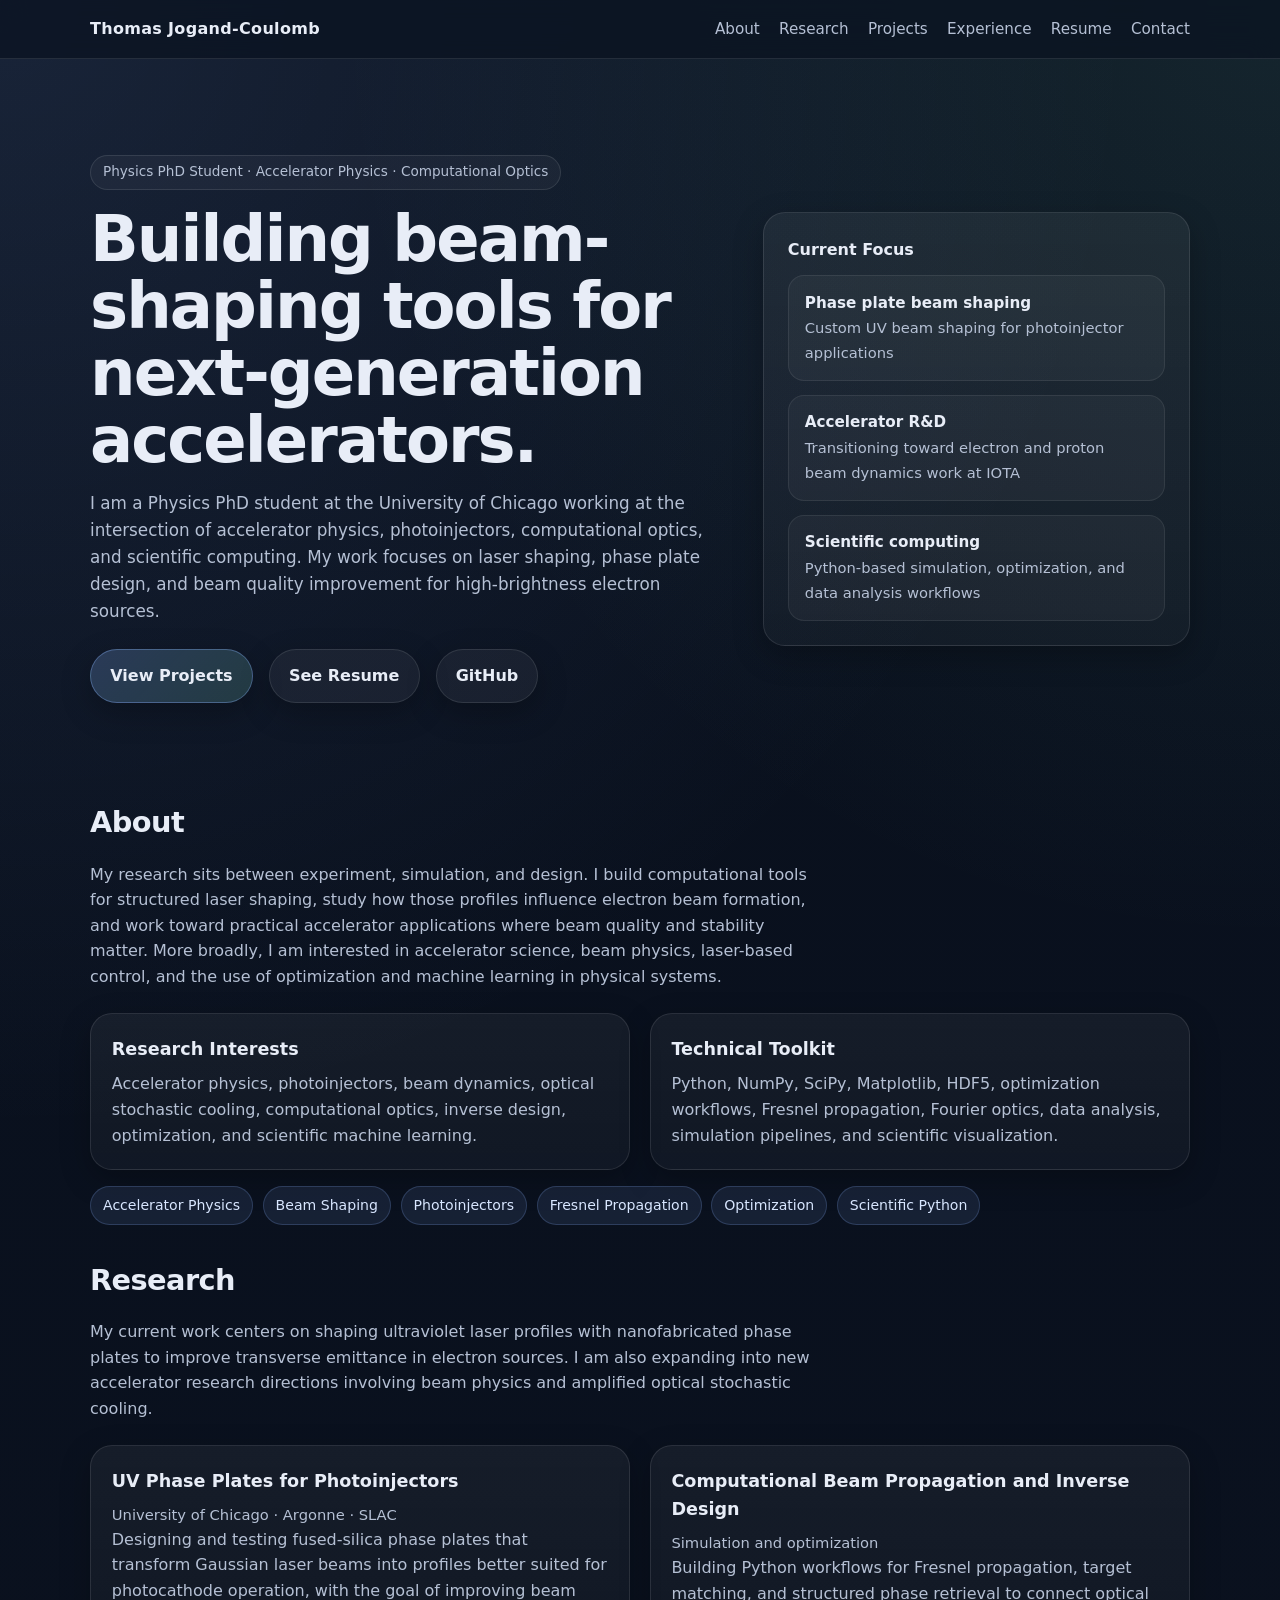
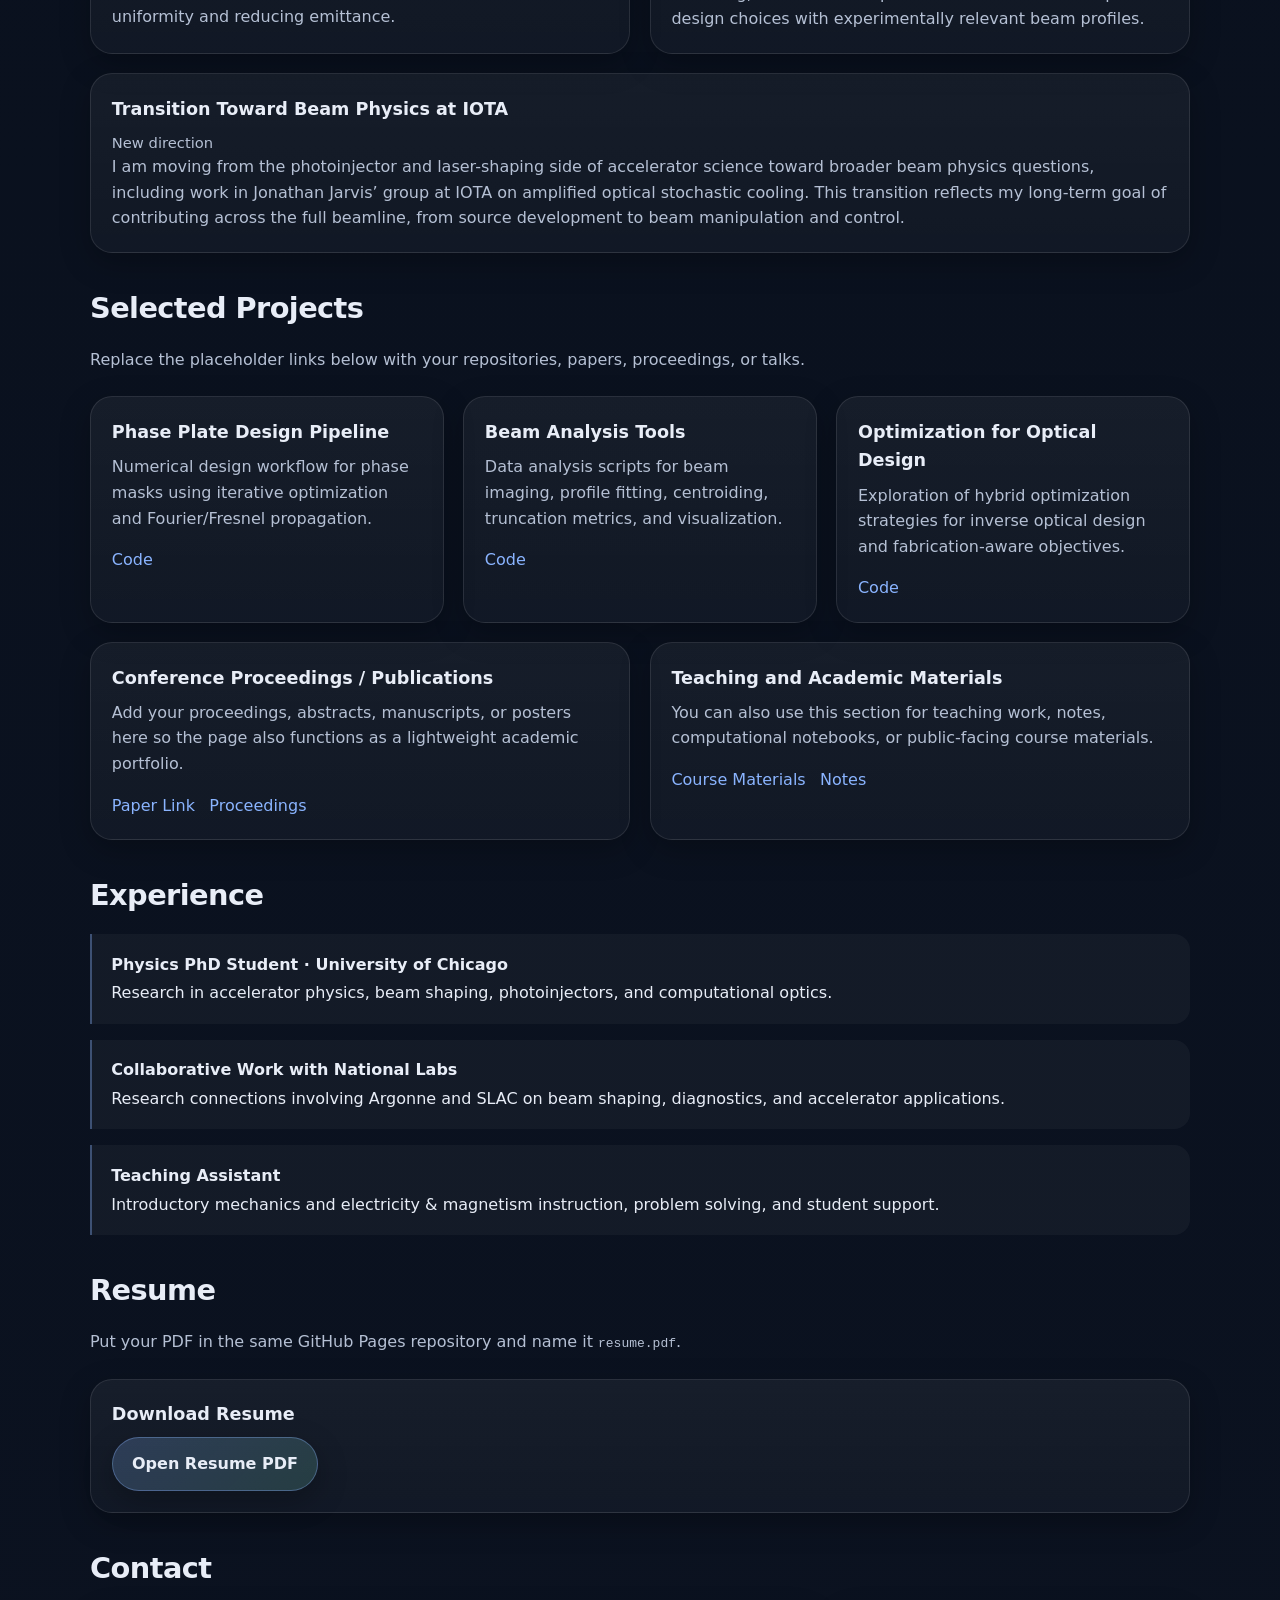
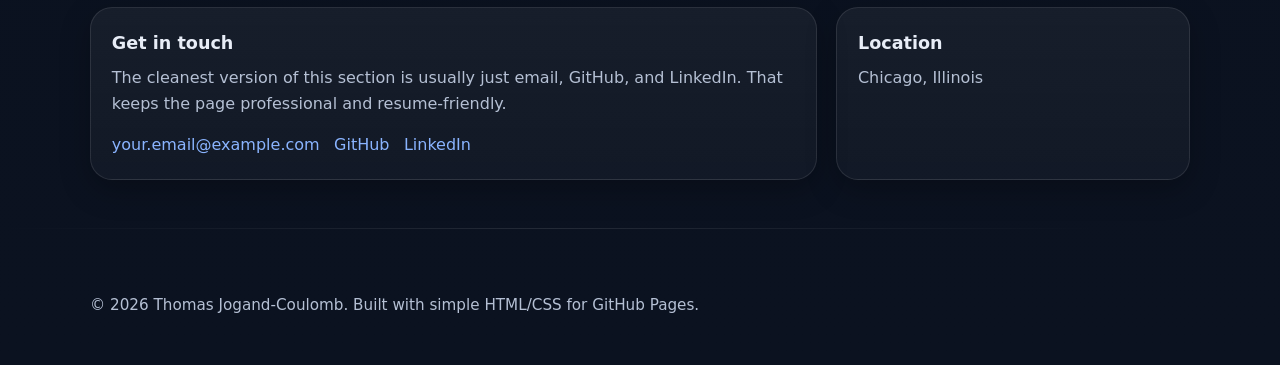
==== index.html @ 32a67d53 "Create index.html" ====
<!DOCTYPE html>
<html lang="en">
<head>
  <meta charset="UTF-8" />
  <meta name="viewport" content="width=device-width, initial-scale=1.0" />
  <title>Thomas Jogand-Coulomb</title>
  <meta name="description" content="Thomas Jogand-Coulomb | Physics PhD student working on accelerator physics, beam shaping, photoinjectors, and computational optics." />
  <style>
    :root {
      --bg: #0b1220;
      --bg-soft: #111a2b;
      --panel: rgba(255,255,255,0.05);
      --panel-strong: rgba(255,255,255,0.08);
      --text: #e8edf7;
      --muted: #b5c0d4;
      --accent: #8ab4ff;
      --accent-2: #7ee0c3;
      --border: rgba(255,255,255,0.10);
      --shadow: 0 10px 30px rgba(0,0,0,0.25);
      --maxw: 1100px;
      --radius: 22px;
    }

    * {
      box-sizing: border-box;
    }

    html {
      scroll-behavior: smooth;
    }

    body {
      margin: 0;
      font-family: Inter, ui-sans-serif, system-ui, -apple-system, BlinkMacSystemFont, "Segoe UI", sans-serif;
      background:
        radial-gradient(circle at top left, rgba(138,180,255,0.12), transparent 30%),
        radial-gradient(circle at top right, rgba(126,224,195,0.10), transparent 25%),
        linear-gradient(180deg, #09101d 0%, #0b1220 100%);
      color: var(--text);
      line-height: 1.6;
    }

    a {
      color: var(--accent);
      text-decoration: none;
    }

    a:hover {
      text-decoration: underline;
    }

    .container {
      width: min(var(--maxw), calc(100% - 2rem));
      margin: 0 auto;
    }

    .nav {
      position: sticky;
      top: 0;
      z-index: 100;
      backdrop-filter: blur(14px);
      background: rgba(11,18,32,0.72);
      border-bottom: 1px solid var(--border);
    }

    .nav-inner {
      display: flex;
      justify-content: space-between;
      align-items: center;
      padding: 1rem 0;
      gap: 1rem;
    }

    .brand {
      font-weight: 700;
      letter-spacing: 0.02em;
      color: var(--text);
    }

    .nav-links {
      display: flex;
      gap: 1.2rem;
      flex-wrap: wrap;
    }

    .nav-links a {
      color: var(--muted);
      font-size: 0.95rem;
    }

    .nav-links a:hover {
      color: var(--text);
      text-decoration: none;
    }

    .hero {
      padding: 6rem 0 4rem;
    }

    .hero-grid {
      display: grid;
      grid-template-columns: 1.2fr 0.8fr;
      gap: 2rem;
      align-items: center;
    }

    .eyebrow {
      display: inline-block;
      padding: 0.35rem 0.75rem;
      border: 1px solid var(--border);
      border-radius: 999px;
      background: rgba(255,255,255,0.04);
      color: var(--muted);
      font-size: 0.85rem;
      margin-bottom: 1rem;
    }

    h1 {
      font-size: clamp(2.4rem, 5vw, 4.6rem);
      line-height: 1.05;
      margin: 0 0 1rem;
      letter-spacing: -0.03em;
    }

    .hero p {
      font-size: 1.05rem;
      color: var(--muted);
      max-width: 60ch;
      margin: 0 0 1.5rem;
    }

    .cta-row {
      display: flex;
      gap: 1rem;
      flex-wrap: wrap;
      margin-top: 1.5rem;
    }

    .button {
      display: inline-flex;
      align-items: center;
      justify-content: center;
      padding: 0.85rem 1.2rem;
      border-radius: 999px;
      border: 1px solid var(--border);
      background: var(--panel);
      color: var(--text);
      font-weight: 600;
      transition: 0.2s ease;
      box-shadow: var(--shadow);
    }

    .button:hover {
      transform: translateY(-1px);
      text-decoration: none;
      background: var(--panel-strong);
    }

    .button.primary {
      background: linear-gradient(135deg, rgba(138,180,255,0.22), rgba(126,224,195,0.18));
      border-color: rgba(138,180,255,0.35);
    }

    .hero-card {
      background: linear-gradient(180deg, rgba(255,255,255,0.06), rgba(255,255,255,0.03));
      border: 1px solid var(--border);
      border-radius: var(--radius);
      padding: 1.5rem;
      box-shadow: var(--shadow);
    }

    .hero-card h3 {
      margin-top: 0;
      margin-bottom: 0.8rem;
      font-size: 1rem;
    }

    .hero-stats {
      display: grid;
      grid-template-columns: 1fr;
      gap: 0.85rem;
    }

    .stat {
      padding: 0.9rem 1rem;
      border-radius: 16px;
      background: rgba(255,255,255,0.04);
      border: 1px solid rgba(255,255,255,0.08);
    }

    .stat strong {
      display: block;
      color: var(--text);
      font-size: 0.95rem;
    }

    .stat span {
      color: var(--muted);
      font-size: 0.92rem;
    }

    section {
      padding: 2rem 0 0;
    }

    .section-title {
      font-size: 1.8rem;
      margin: 0 0 1rem;
      letter-spacing: -0.02em;
    }

    .section-copy {
      color: var(--muted);
      max-width: 72ch;
      margin-bottom: 1.5rem;
    }

    .card-grid {
      display: grid;
      grid-template-columns: repeat(12, 1fr);
      gap: 1.2rem;
    }

    .card {
      grid-column: span 12;
      background: linear-gradient(180deg, rgba(255,255,255,0.05), rgba(255,255,255,0.03));
      border: 1px solid var(--border);
      border-radius: var(--radius);
      padding: 1.3rem;
      box-shadow: var(--shadow);
    }

    .card h3 {
      margin-top: 0;
      margin-bottom: 0.5rem;
      font-size: 1.1rem;
    }

    .card p {
      margin: 0;
      color: var(--muted);
    }

    .col-4 {
      grid-column: span 4;
    }

    .col-6 {
      grid-column: span 6;
    }

    .col-8 {
      grid-column: span 8;
    }

    .tag-list {
      display: flex;
      flex-wrap: wrap;
      gap: 0.6rem;
      margin-top: 1rem;
    }

    .tag {
      padding: 0.45rem 0.75rem;
      border-radius: 999px;
      background: rgba(138,180,255,0.10);
      border: 1px solid rgba(138,180,255,0.20);
      color: #d8e6ff;
      font-size: 0.88rem;
    }

    .project-meta {
      font-size: 0.92rem;
      color: var(--muted);
      margin-bottom: 0.75rem;
    }

    .project-links {
      display: flex;
      flex-wrap: wrap;
      gap: 0.9rem;
      margin-top: 1rem;
    }

    .timeline {
      display: grid;
      gap: 1rem;
    }

    .timeline-item {
      padding: 1.1rem 1.2rem;
      border-left: 2px solid rgba(138,180,255,0.35);
      background: rgba(255,255,255,0.04);
      border-radius: 0 16px 16px 0;
    }

    .timeline-item strong {
      display: block;
      margin-bottom: 0.2rem;
    }

    .footer {
      padding: 4rem 0 3rem;
      color: var(--muted);
      font-size: 0.95rem;
    }

    .divider {
      height: 1px;
      background: linear-gradient(90deg, transparent, var(--border), transparent);
      margin: 3rem 0 0;
    }

    @media (max-width: 900px) {
      .hero-grid {
        grid-template-columns: 1fr;
      }

      .col-4, .col-6, .col-8 {
        grid-column: span 12;
      }

      .nav-inner {
        align-items: flex-start;
        flex-direction: column;
      }
    }
  </style>
</head>
<body>
  <nav class="nav">
    <div class="container nav-inner">
      <a href="#" class="brand">Thomas Jogand-Coulomb</a>
      <div class="nav-links">
        <a href="#about">About</a>
        <a href="#research">Research</a>
        <a href="#projects">Projects</a>
        <a href="#experience">Experience</a>
        <a href="#resume">Resume</a>
        <a href="#contact">Contact</a>
      </div>
    </div>
  </nav>

  <header class="hero">
    <div class="container hero-grid">
      <div>
        <div class="eyebrow">Physics PhD Student · Accelerator Physics · Computational Optics</div>
        <h1>Building beam-shaping tools for next-generation accelerators.</h1>
        <p>
          I am a Physics PhD student at the University of Chicago working at the intersection of
          accelerator physics, photoinjectors, computational optics, and scientific computing.
          My work focuses on laser shaping, phase plate design, and beam quality improvement for
          high-brightness electron sources.
        </p>
        <div class="cta-row">
          <a class="button primary" href="#projects">View Projects</a>
          <a class="button" href="#resume">See Resume</a>
          <a class="button" href="https://github.com/YOURUSERNAME" target="_blank" rel="noopener noreferrer">GitHub</a>
        </div>
      </div>

      <aside class="hero-card">
        <h3>Current Focus</h3>
        <div class="hero-stats">
          <div class="stat">
            <strong>Phase plate beam shaping</strong>
            <span>Custom UV beam shaping for photoinjector applications</span>
          </div>
          <div class="stat">
            <strong>Accelerator R&amp;D</strong>
            <span>Transitioning toward electron and proton beam dynamics work at IOTA</span>
          </div>
          <div class="stat">
            <strong>Scientific computing</strong>
            <span>Python-based simulation, optimization, and data analysis workflows</span>
          </div>
        </div>
      </aside>
    </div>
  </header>

  <main>
    <section id="about">
      <div class="container">
        <h2 class="section-title">About</h2>
        <p class="section-copy">
          My research sits between experiment, simulation, and design. I build computational tools
          for structured laser shaping, study how those profiles influence electron beam formation,
          and work toward practical accelerator applications where beam quality and stability matter.
          More broadly, I am interested in accelerator science, beam physics, laser-based control,
          and the use of optimization and machine learning in physical systems.
        </p>

        <div class="card-grid">
          <div class="card col-6">
            <h3>Research Interests</h3>
            <p>
              Accelerator physics, photoinjectors, beam dynamics, optical stochastic cooling,
              computational optics, inverse design, optimization, and scientific machine learning.
            </p>
          </div>
          <div class="card col-6">
            <h3>Technical Toolkit</h3>
            <p>
              Python, NumPy, SciPy, Matplotlib, HDF5, optimization workflows, Fresnel propagation,
              Fourier optics, data analysis, simulation pipelines, and scientific visualization.
            </p>
          </div>
        </div>

        <div class="tag-list">
          <span class="tag">Accelerator Physics</span>
          <span class="tag">Beam Shaping</span>
          <span class="tag">Photoinjectors</span>
          <span class="tag">Fresnel Propagation</span>
          <span class="tag">Optimization</span>
          <span class="tag">Scientific Python</span>
        </div>
      </div>
    </section>

    <section id="research">
      <div class="container">
        <h2 class="section-title">Research</h2>
        <p class="section-copy">
          My current work centers on shaping ultraviolet laser profiles with nanofabricated phase
          plates to improve transverse emittance in electron sources. I am also expanding into new
          accelerator research directions involving beam physics and amplified optical stochastic cooling.
        </p>

        <div class="card-grid">
          <article class="card col-6">
            <h3>UV Phase Plates for Photoinjectors</h3>
            <p class="project-meta">University of Chicago · Argonne · SLAC</p>
            <p>
              Designing and testing fused-silica phase plates that transform Gaussian laser beams
              into profiles better suited for photocathode operation, with the goal of improving
              beam uniformity and reducing emittance.
            </p>
          </article>

          <article class="card col-6">
            <h3>Computational Beam Propagation and Inverse Design</h3>
            <p class="project-meta">Simulation and optimization</p>
            <p>
              Building Python workflows for Fresnel propagation, target matching, and structured phase
              retrieval to connect optical design choices with experimentally relevant beam profiles.
            </p>
          </article>

          <article class="card col-12">
            <h3>Transition Toward Beam Physics at IOTA</h3>
            <p class="project-meta">New direction</p>
            <p>
              I am moving from the photoinjector and laser-shaping side of accelerator science toward
              broader beam physics questions, including work in Jonathan Jarvis’ group at IOTA on
              amplified optical stochastic cooling. This transition reflects my long-term goal of
              contributing across the full beamline, from source development to beam manipulation and control.
            </p>
          </article>
        </div>
      </div>
    </section>

    <section id="projects">
      <div class="container">
        <h2 class="section-title">Selected Projects</h2>
        <p class="section-copy">
          Replace the placeholder links below with your repositories, papers, proceedings, or talks.
        </p>

        <div class="card-grid">
          <article class="card col-4">
            <h3>Phase Plate Design Pipeline</h3>
            <p>
              Numerical design workflow for phase masks using iterative optimization and Fourier/Fresnel propagation.
            </p>
            <div class="project-links">
              <a href="https://github.com/YOURUSERNAME" target="_blank" rel="noopener noreferrer">Code</a>
            </div>
          </article>

          <article class="card col-4">
            <h3>Beam Analysis Tools</h3>
            <p>
              Data analysis scripts for beam imaging, profile fitting, centroiding, truncation metrics, and visualization.
            </p>
            <div class="project-links">
              <a href="https://github.com/YOURUSERNAME" target="_blank" rel="noopener noreferrer">Code</a>
            </div>
          </article>

          <article class="card col-4">
            <h3>Optimization for Optical Design</h3>
            <p>
              Exploration of hybrid optimization strategies for inverse optical design and fabrication-aware objectives.
            </p>
            <div class="project-links">
              <a href="https://github.com/YOURUSERNAME" target="_blank" rel="noopener noreferrer">Code</a>
            </div>
          </article>

          <article class="card col-6">
            <h3>Conference Proceedings / Publications</h3>
            <p>
              Add your proceedings, abstracts, manuscripts, or posters here so the page also functions
              as a lightweight academic portfolio.
            </p>
            <div class="project-links">
              <a href="#">Paper Link</a>
              <a href="#">Proceedings</a>
            </div>
          </article>

          <article class="card col-6">
            <h3>Teaching and Academic Materials</h3>
            <p>
              You can also use this section for teaching work, notes, computational notebooks, or public-facing course materials.
            </p>
            <div class="project-links">
              <a href="#">Course Materials</a>
              <a href="#">Notes</a>
            </div>
          </article>
        </div>
      </div>
    </section>

    <section id="experience">
      <div class="container">
        <h2 class="section-title">Experience</h2>
        <div class="timeline">
          <div class="timeline-item">
            <strong>Physics PhD Student · University of Chicago</strong>
            Research in accelerator physics, beam shaping, photoinjectors, and computational optics.
          </div>
          <div class="timeline-item">
            <strong>Collaborative Work with National Labs</strong>
            Research connections involving Argonne and SLAC on beam shaping, diagnostics, and accelerator applications.
          </div>
          <div class="timeline-item">
            <strong>Teaching Assistant</strong>
            Introductory mechanics and electricity &amp; magnetism instruction, problem solving, and student support.
          </div>
        </div>
      </div>
    </section>

    <section id="resume">
      <div class="container">
        <h2 class="section-title">Resume</h2>
        <p class="section-copy">
          Put your PDF in the same GitHub Pages repository and name it <code>resume.pdf</code>.
        </p>
        <div class="card">
          <h3>Download Resume</h3>
          <p>
            <a class="button primary" href="resume.pdf" target="_blank" rel="noopener noreferrer">Open Resume PDF</a>
          </p>
        </div>
      </div>
    </section>

    <section id="contact">
      <div class="container">
        <h2 class="section-title">Contact</h2>
        <div class="card-grid">
          <div class="card col-8">
            <h3>Get in touch</h3>
            <p>
              The cleanest version of this section is usually just email, GitHub, and LinkedIn.
              That keeps the page professional and resume-friendly.
            </p>
            <div class="project-links">
              <a href="mailto:your.email@example.com">your.email@example.com</a>
              <a href="https://github.com/YOURUSERNAME" target="_blank" rel="noopener noreferrer">GitHub</a>
              <a href="https://www.linkedin.com/in/YOURUSERNAME/" target="_blank" rel="noopener noreferrer">LinkedIn</a>
            </div>
          </div>
          <div class="card col-4">
            <h3>Location</h3>
            <p>Chicago, Illinois</p>
          </div>
        </div>
      </div>
    </section>

    <div class="divider container"></div>
  </main>

  <footer class="footer">
    <div class="container">
      © 2026 Thomas Jogand-Coulomb. Built with simple HTML/CSS for GitHub Pages.
    </div>
  </footer>
</body>
</html>
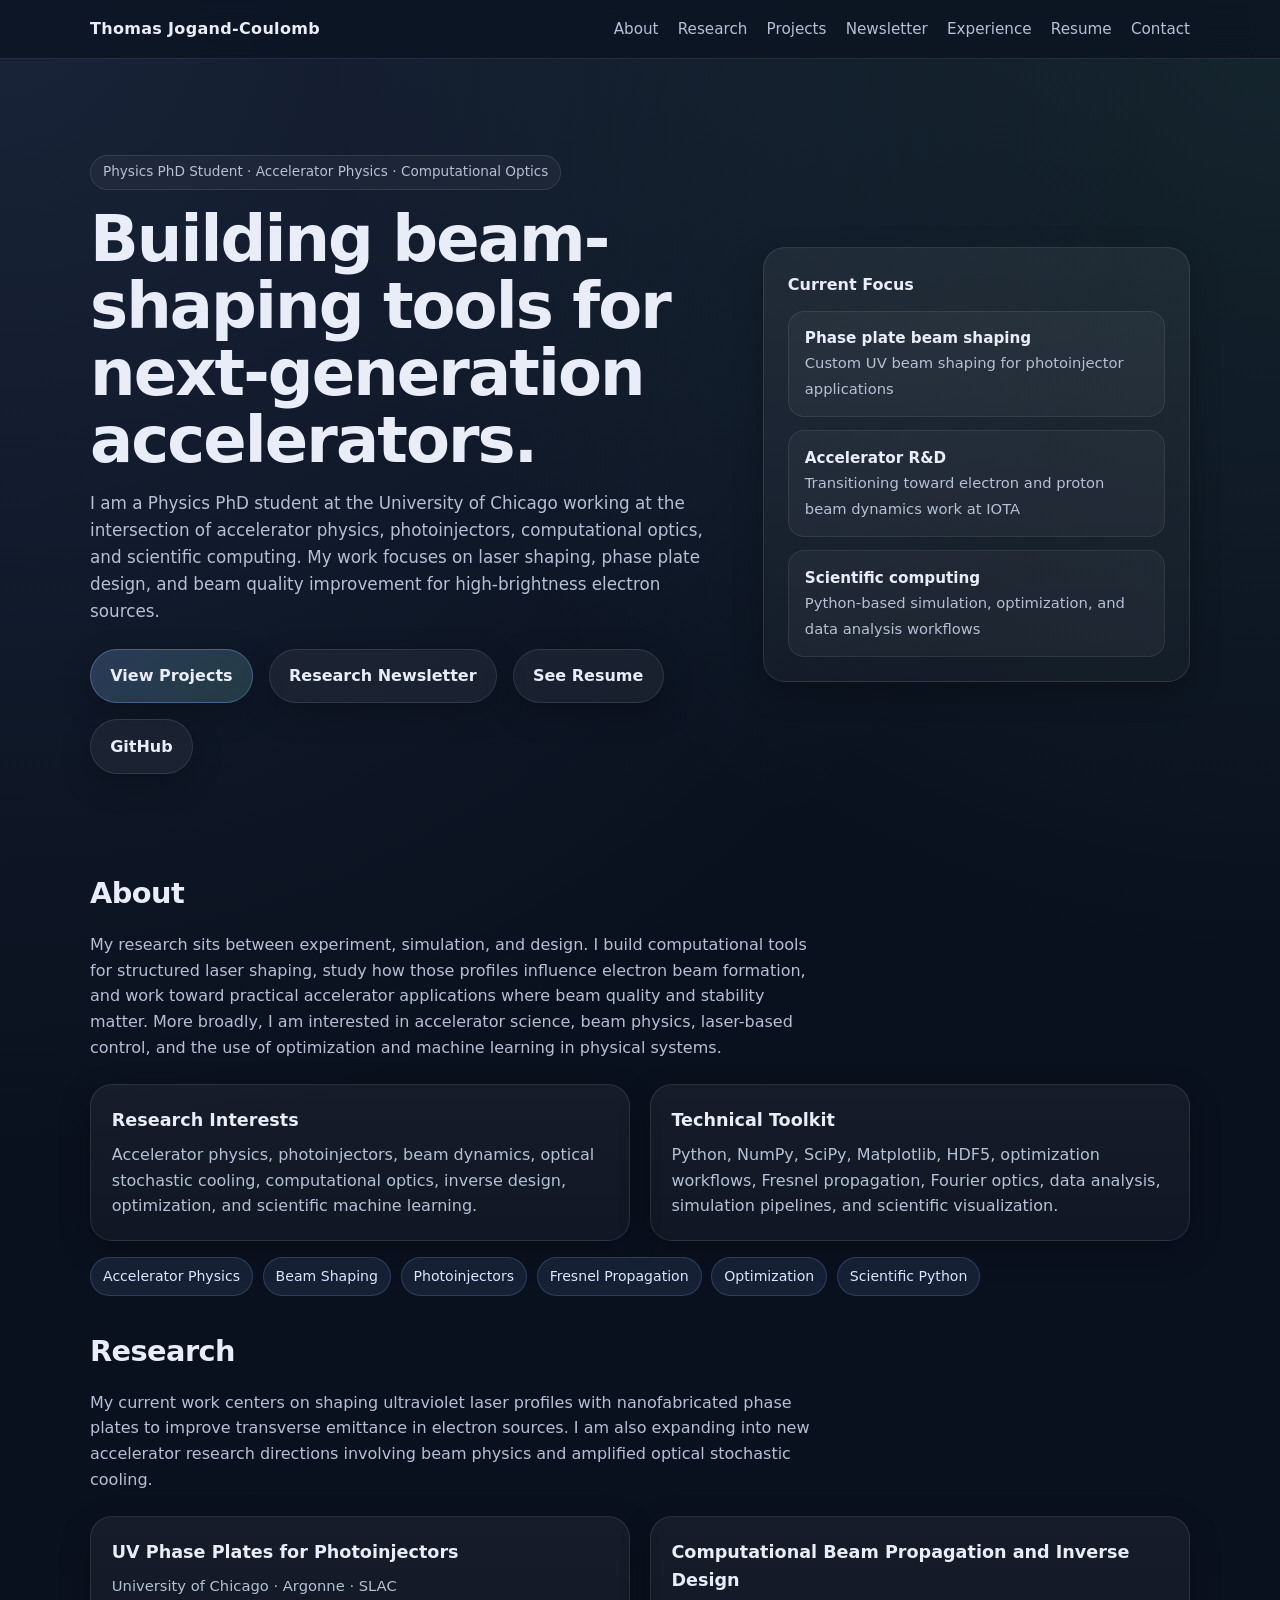
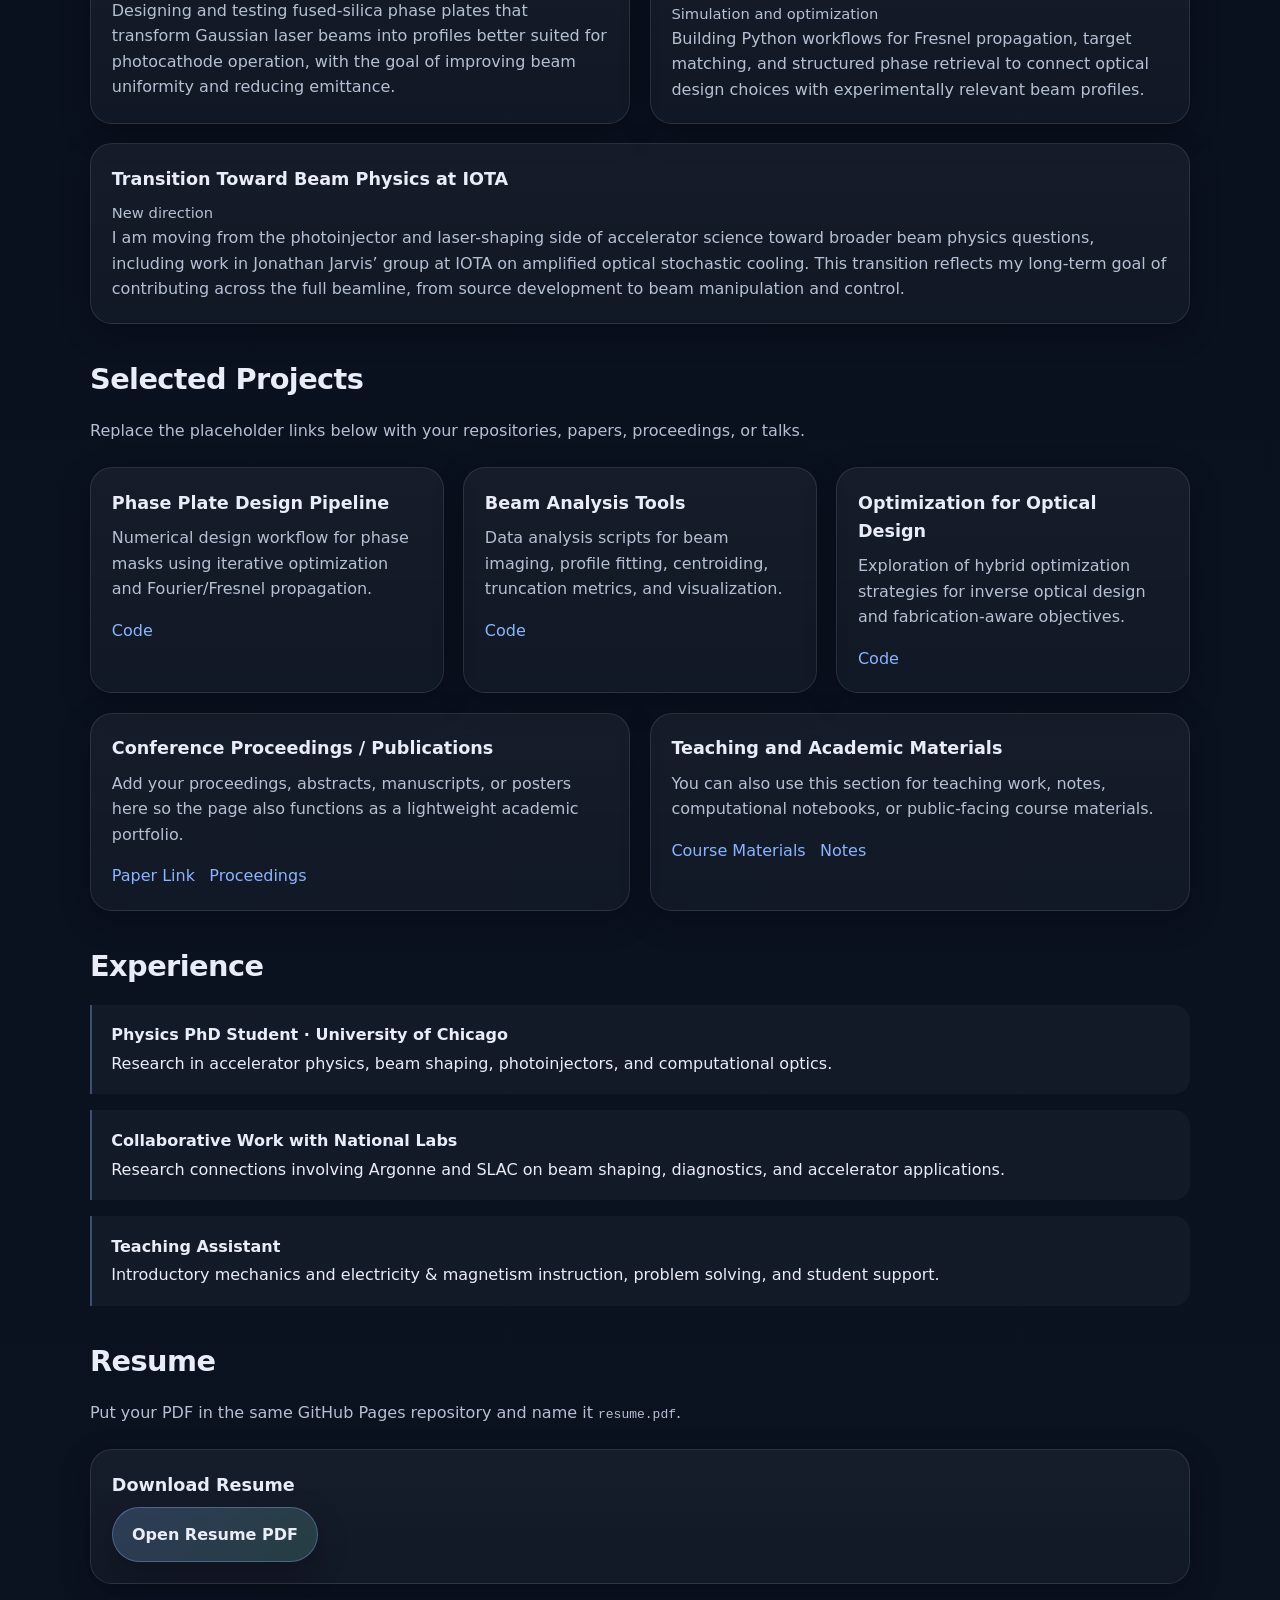
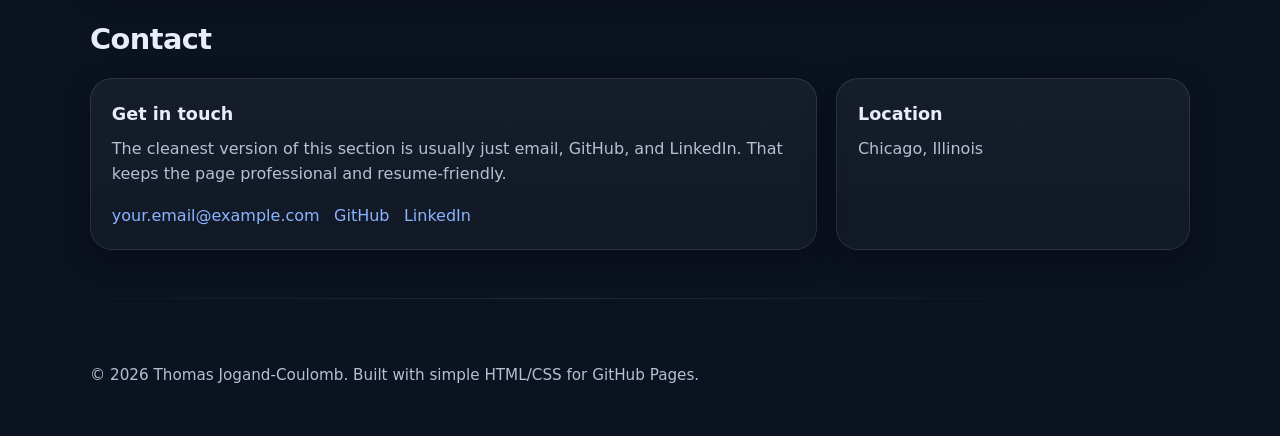
==== commit bae9f3c1: "Restore homepage and add newsletter navigation" ====
--- a/index.html
+++ b/index.html
@@ -335,6 +335,7 @@
         <a href="#about">About</a>
         <a href="#research">Research</a>
         <a href="#projects">Projects</a>
+        <a href="newsletter/">Newsletter</a>
         <a href="#experience">Experience</a>
         <a href="#resume">Resume</a>
         <a href="#contact">Contact</a>
@@ -355,6 +356,7 @@
         </p>
         <div class="cta-row">
           <a class="button primary" href="#projects">View Projects</a>
+          <a class="button" href="newsletter/">Research Newsletter</a>
           <a class="button" href="#resume">See Resume</a>
           <a class="button" href="https://github.com/YOURUSERNAME" target="_blank" rel="noopener noreferrer">GitHub</a>
         </div>
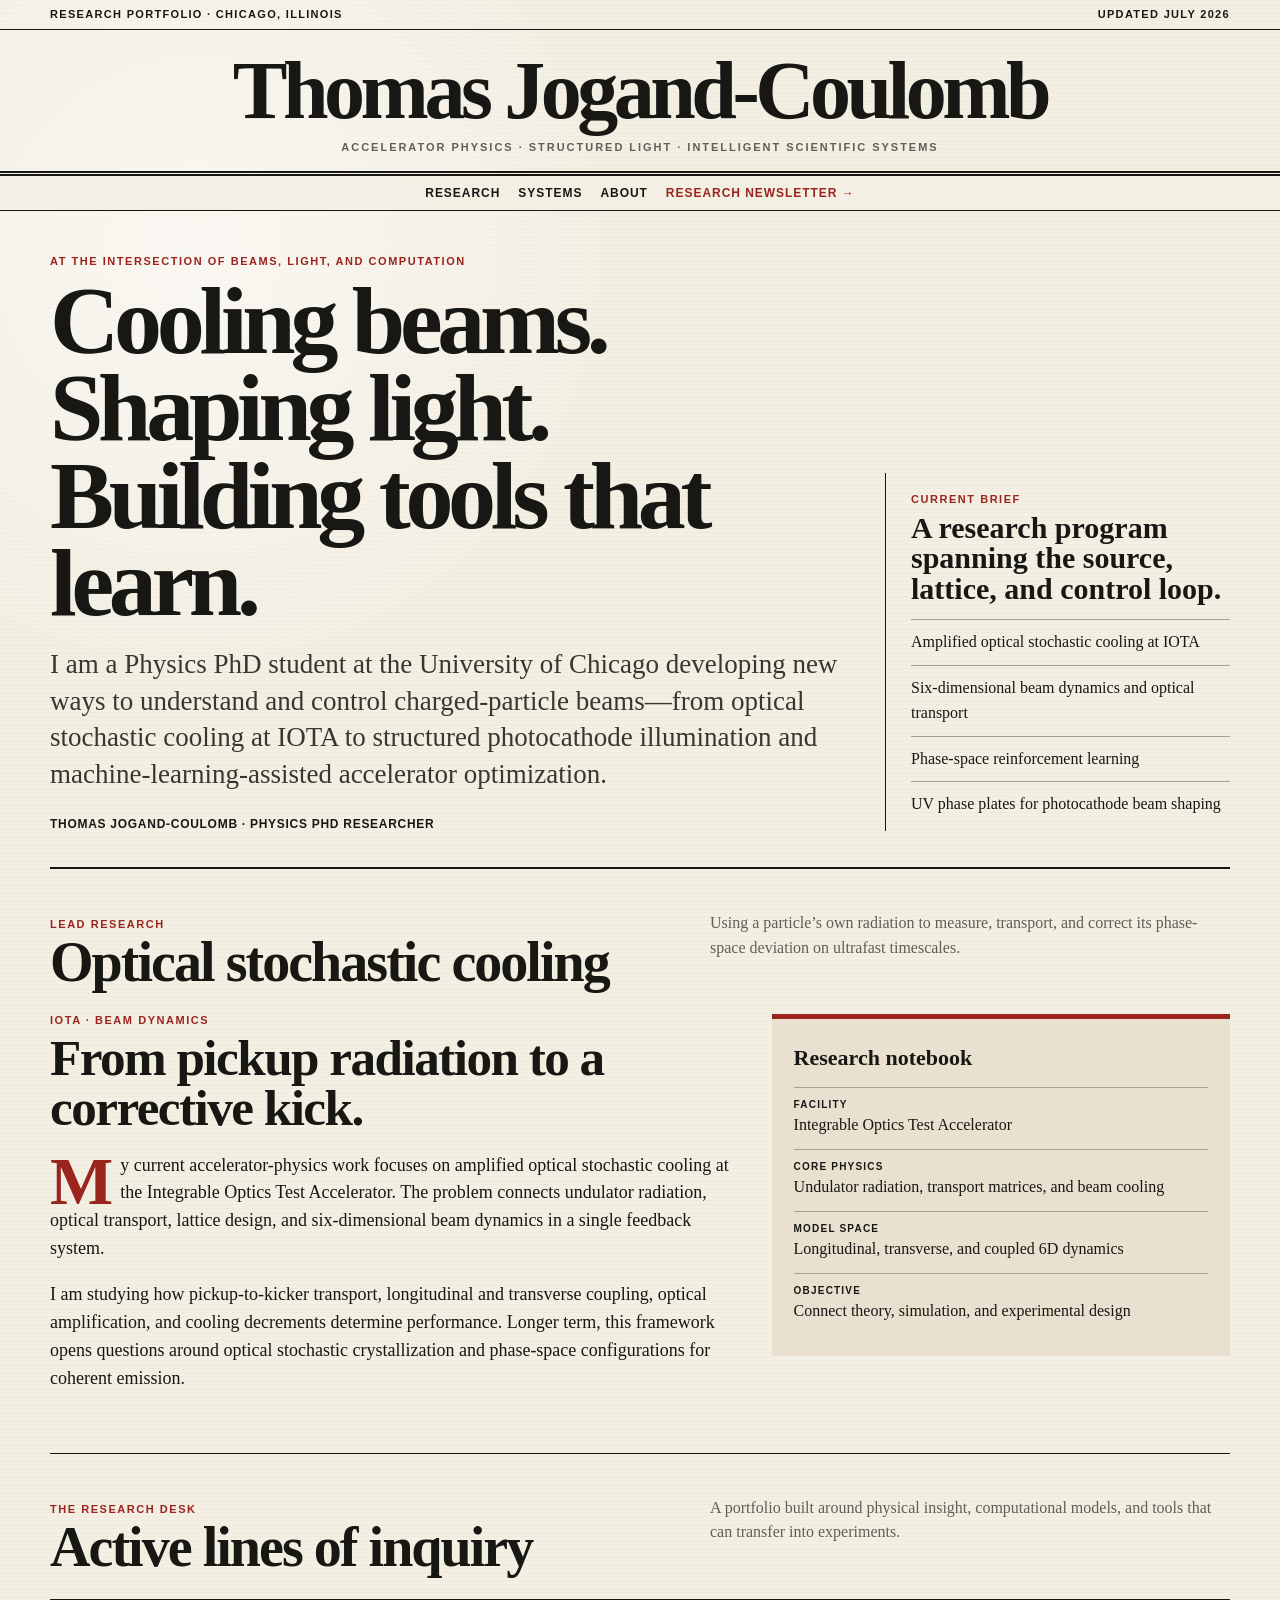
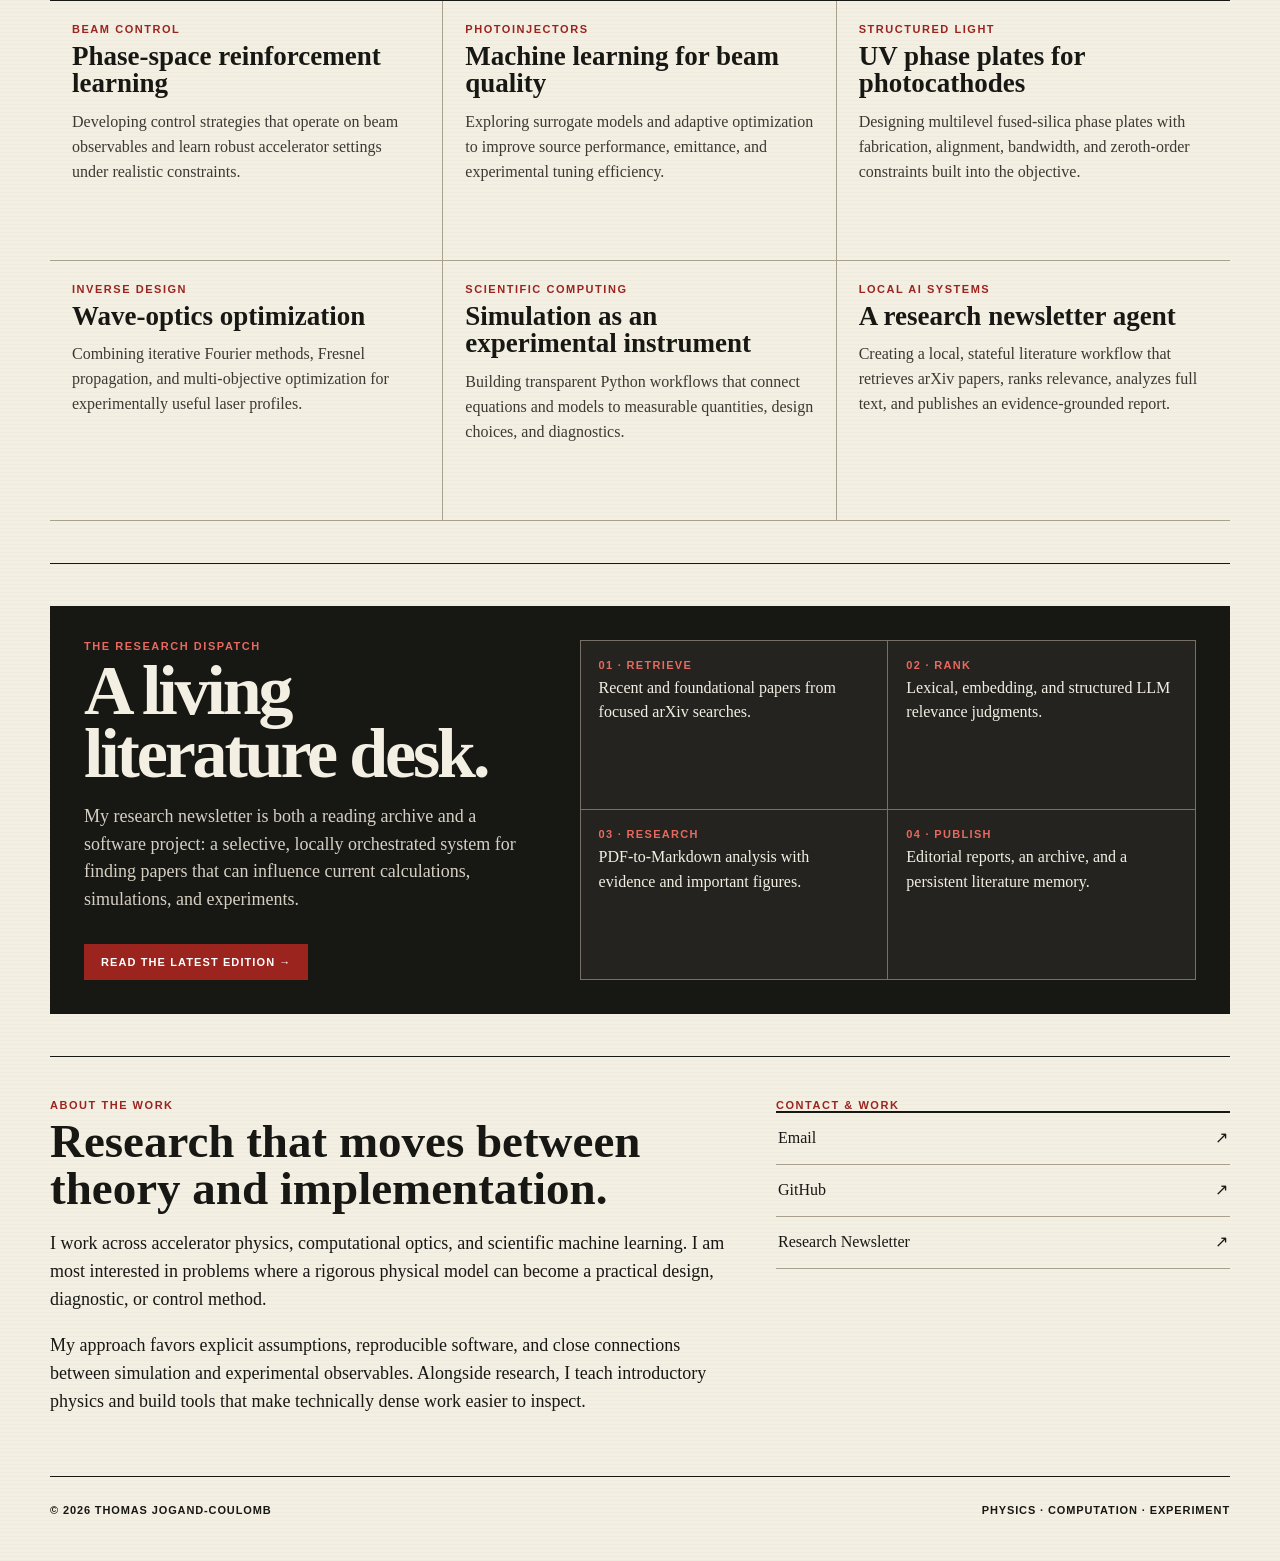
==== commit 8eb4bb73: "Redesign research portfolio homepage" ====
--- a/index.html
+++ b/index.html
@@ -1,599 +1,499 @@
-<!DOCTYPE html>
+<!doctype html>
 <html lang="en">
 <head>
-  <meta charset="UTF-8" />
-  <meta name="viewport" content="width=device-width, initial-scale=1.0" />
-  <title>Thomas Jogand-Coulomb</title>
-  <meta name="description" content="Thomas Jogand-Coulomb | Physics PhD student working on accelerator physics, beam shaping, photoinjectors, and computational optics." />
+  <meta charset="utf-8">
+  <meta name="viewport" content="width=device-width, initial-scale=1">
+  <meta name="description" content="Thomas Jogand-Coulomb — accelerator physics, optical stochastic cooling, beam shaping, and intelligent scientific systems.">
+  <title>Thomas Jogand-Coulomb | Accelerator Physics &amp; Scientific Computing</title>
   <style>
     :root {
-      --bg: #0b1220;
-      --bg-soft: #111a2b;
-      --panel: rgba(255,255,255,0.05);
-      --panel-strong: rgba(255,255,255,0.08);
-      --text: #e8edf7;
-      --muted: #b5c0d4;
-      --accent: #8ab4ff;
-      --accent-2: #7ee0c3;
-      --border: rgba(255,255,255,0.10);
-      --shadow: 0 10px 30px rgba(0,0,0,0.25);
-      --maxw: 1100px;
-      --radius: 22px;
-    }
-
-    * {
-      box-sizing: border-box;
-    }
-
-    html {
-      scroll-behavior: smooth;
-    }
+      --paper: #f4efe3;
+      --paper-deep: #e9e0cf;
+      --ink: #171714;
+      --muted: #625e56;
+      --rule: #aaa08e;
+      --red: #9b241e;
+      --red-dark: #701914;
+      --max: 1180px;
+    }
+
+    * { box-sizing: border-box; }
+    html { scroll-behavior: smooth; }
 
     body {
       margin: 0;
-      font-family: Inter, ui-sans-serif, system-ui, -apple-system, BlinkMacSystemFont, "Segoe UI", sans-serif;
+      color: var(--ink);
       background:
-        radial-gradient(circle at top left, rgba(138,180,255,0.12), transparent 30%),
-        radial-gradient(circle at top right, rgba(126,224,195,0.10), transparent 25%),
-        linear-gradient(180deg, #09101d 0%, #0b1220 100%);
-      color: var(--text);
-      line-height: 1.6;
-    }
-
-    a {
-      color: var(--accent);
+        radial-gradient(circle at 15% 8%, rgba(255,255,255,.55), transparent 27rem),
+        linear-gradient(rgba(62,45,24,.025) 1px, transparent 1px),
+        var(--paper);
+      background-size: auto, 100% 4px, auto;
+      font-family: Georgia, "Times New Roman", serif;
+      line-height: 1.55;
+    }
+
+    a { color: inherit; text-decoration-thickness: 1px; text-underline-offset: 3px; }
+    a:hover { color: var(--red); }
+    .wrap { width: min(var(--max), calc(100% - 36px)); margin: 0 auto; }
+
+    .utility {
+      padding: 8px 0;
+      border-bottom: 1px solid var(--ink);
+      font: 700 11px/1.2 Arial, sans-serif;
+      letter-spacing: .12em;
+      text-transform: uppercase;
+    }
+
+    .utility .wrap,
+    nav .wrap {
+      display: flex;
+      justify-content: space-between;
+      gap: 18px;
+      align-items: center;
+    }
+
+    .masthead {
+      padding: 24px 0 18px;
+      text-align: center;
+      border-bottom: 5px double var(--ink);
+    }
+
+    .masthead a {
       text-decoration: none;
-    }
-
-    a:hover {
-      text-decoration: underline;
-    }
-
-    .container {
-      width: min(var(--maxw), calc(100% - 2rem));
-      margin: 0 auto;
-    }
-
-    .nav {
+      font-size: clamp(42px, 7vw, 82px);
+      font-weight: 900;
+      letter-spacing: -.055em;
+      line-height: .9;
+    }
+
+    .masthead p {
+      margin: 13px 0 0;
+      color: var(--muted);
+      font: 700 11px Arial, sans-serif;
+      letter-spacing: .18em;
+      text-transform: uppercase;
+    }
+
+    nav {
       position: sticky;
       top: 0;
-      z-index: 100;
-      backdrop-filter: blur(14px);
-      background: rgba(11,18,32,0.72);
-      border-bottom: 1px solid var(--border);
-    }
-
-    .nav-inner {
+      z-index: 10;
+      background: rgba(244,239,227,.96);
+      border-bottom: 1px solid var(--ink);
+      backdrop-filter: blur(8px);
+    }
+
+    nav .wrap { justify-content: center; flex-wrap: wrap; padding: 10px 0; }
+    nav a {
+      text-decoration: none;
+      font: 700 12px Arial, sans-serif;
+      letter-spacing: .08em;
+      text-transform: uppercase;
+    }
+    nav .dispatch { color: var(--red); }
+
+    .hero {
+      display: grid;
+      grid-template-columns: minmax(0, 1.75fr) minmax(260px, .75fr);
+      gap: 30px;
+      padding: 44px 0 36px;
+      border-bottom: 2px solid var(--ink);
+    }
+
+    .kicker, .section-label, .card-label {
+      color: var(--red);
+      font: 800 11px Arial, sans-serif;
+      letter-spacing: .14em;
+      text-transform: uppercase;
+    }
+
+    h1 {
+      max-width: 900px;
+      margin: 10px 0 20px;
+      font-size: clamp(48px, 7.5vw, 96px);
+      letter-spacing: -.055em;
+      line-height: .91;
+    }
+
+    .dek {
+      max-width: 800px;
+      margin: 0;
+      color: #39362f;
+      font-size: clamp(19px, 2.2vw, 27px);
+      line-height: 1.35;
+    }
+
+    .byline {
+      margin-top: 25px;
+      font: 700 12px Arial, sans-serif;
+      letter-spacing: .06em;
+      text-transform: uppercase;
+    }
+
+    .brief {
+      align-self: end;
+      padding: 20px 0 4px 25px;
+      border-left: 1px solid var(--ink);
+    }
+
+    .brief h2 {
+      margin: 8px 0 12px;
+      font-size: 30px;
+      line-height: 1.03;
+    }
+
+    .brief ul { margin: 14px 0 0; padding: 0; list-style: none; }
+    .brief li { padding: 10px 0; border-top: 1px solid var(--rule); }
+
+    section { padding: 42px 0; border-bottom: 1px solid var(--ink); }
+    .section-head {
       display: flex;
+      align-items: baseline;
       justify-content: space-between;
-      align-items: center;
-      padding: 1rem 0;
-      gap: 1rem;
-    }
-
-    .brand {
-      font-weight: 700;
-      letter-spacing: 0.02em;
-      color: var(--text);
-    }
-
-    .nav-links {
-      display: flex;
-      gap: 1.2rem;
-      flex-wrap: wrap;
-    }
-
-    .nav-links a {
-      color: var(--muted);
-      font-size: 0.95rem;
-    }
-
-    .nav-links a:hover {
-      color: var(--text);
+      gap: 24px;
+      margin-bottom: 24px;
+    }
+    .section-head h2 {
+      margin: 4px 0 0;
+      font-size: clamp(34px, 5vw, 56px);
+      line-height: 1;
+      letter-spacing: -.035em;
+    }
+    .section-head p { max-width: 520px; margin: 0; color: var(--muted); }
+
+    .lead-story {
+      display: grid;
+      grid-template-columns: 1.2fr .8fr;
+      gap: 34px;
+      align-items: start;
+    }
+    .lead-story h3 {
+      margin: 7px 0 14px;
+      font-size: clamp(33px, 4vw, 53px);
+      line-height: .98;
+      letter-spacing: -.03em;
+    }
+    .lead-story .copy { font-size: 18px; }
+    .lead-story .copy p:first-child::first-letter {
+      float: left;
+      padding: 8px 7px 0 0;
+      color: var(--red);
+      font-size: 67px;
+      font-weight: 800;
+      line-height: .65;
+    }
+    .factbox {
+      padding: 22px;
+      background: var(--paper-deep);
+      border-top: 5px solid var(--red);
+    }
+    .factbox h4 { margin: 0 0 12px; font-size: 22px; }
+    .factbox dl { margin: 0; }
+    .factbox div { padding: 11px 0; border-top: 1px solid var(--rule); }
+    .factbox dt {
+      font: 800 10px Arial, sans-serif;
+      letter-spacing: .12em;
+      text-transform: uppercase;
+    }
+    .factbox dd { margin: 3px 0 0; }
+
+    .desk {
+      display: grid;
+      grid-template-columns: repeat(3, 1fr);
+      border-top: 2px solid var(--ink);
+    }
+    .card {
+      min-height: 260px;
+      padding: 22px;
+      border-right: 1px solid var(--rule);
+      border-bottom: 1px solid var(--rule);
+    }
+    .card:nth-child(3n) { border-right: 0; }
+    .card h3 { margin: 8px 0 12px; font-size: 27px; line-height: 1.03; }
+    .card p { margin: 0; color: #3d3932; }
+
+    .dispatch-feature {
+      display: grid;
+      grid-template-columns: .85fr 1.15fr;
+      gap: 40px;
+      padding: 34px;
+      background: var(--ink);
+      color: var(--paper);
+    }
+    .dispatch-feature h2 {
+      margin: 7px 0 16px;
+      font-size: clamp(40px, 6vw, 70px);
+      line-height: .9;
+      letter-spacing: -.045em;
+    }
+    .dispatch-feature .section-label { color: #e7695f; }
+    .dispatch-feature p { color: #d6d0c3; font-size: 18px; }
+    .workflow {
+      display: grid;
+      grid-template-columns: repeat(2, 1fr);
+      gap: 1px;
+      background: #777066;
+      border: 1px solid #777066;
+    }
+    .workflow div { padding: 18px; background: #24231f; }
+    .workflow strong {
+      display: block;
+      margin-bottom: 5px;
+      color: #e7695f;
+      font: 800 11px Arial, sans-serif;
+      letter-spacing: .12em;
+      text-transform: uppercase;
+    }
+
+    .button {
+      display: inline-block;
+      margin-top: 12px;
+      padding: 12px 17px;
+      background: var(--red);
+      color: white;
       text-decoration: none;
-    }
-
-    .hero {
-      padding: 6rem 0 4rem;
-    }
-
-    .hero-grid {
+      font: 800 11px Arial, sans-serif;
+      letter-spacing: .1em;
+      text-transform: uppercase;
+    }
+    .button:hover { background: #c7382f; color: white; }
+
+    .about-grid {
       display: grid;
-      grid-template-columns: 1.2fr 0.8fr;
-      gap: 2rem;
-      align-items: center;
-    }
-
-    .eyebrow {
-      display: inline-block;
-      padding: 0.35rem 0.75rem;
-      border: 1px solid var(--border);
-      border-radius: 999px;
-      background: rgba(255,255,255,0.04);
-      color: var(--muted);
-      font-size: 0.85rem;
-      margin-bottom: 1rem;
-    }
-
-    h1 {
-      font-size: clamp(2.4rem, 5vw, 4.6rem);
-      line-height: 1.05;
-      margin: 0 0 1rem;
-      letter-spacing: -0.03em;
-    }
-
-    .hero p {
-      font-size: 1.05rem;
-      color: var(--muted);
-      max-width: 60ch;
-      margin: 0 0 1.5rem;
-    }
-
-    .cta-row {
-      display: flex;
-      gap: 1rem;
-      flex-wrap: wrap;
-      margin-top: 1.5rem;
-    }
-
-    .button {
-      display: inline-flex;
-      align-items: center;
-      justify-content: center;
-      padding: 0.85rem 1.2rem;
-      border-radius: 999px;
-      border: 1px solid var(--border);
-      background: var(--panel);
-      color: var(--text);
-      font-weight: 600;
-      transition: 0.2s ease;
-      box-shadow: var(--shadow);
-    }
-
-    .button:hover {
-      transform: translateY(-1px);
-      text-decoration: none;
-      background: var(--panel-strong);
-    }
-
-    .button.primary {
-      background: linear-gradient(135deg, rgba(138,180,255,0.22), rgba(126,224,195,0.18));
-      border-color: rgba(138,180,255,0.35);
-    }
-
-    .hero-card {
-      background: linear-gradient(180deg, rgba(255,255,255,0.06), rgba(255,255,255,0.03));
-      border: 1px solid var(--border);
-      border-radius: var(--radius);
-      padding: 1.5rem;
-      box-shadow: var(--shadow);
-    }
-
-    .hero-card h3 {
-      margin-top: 0;
-      margin-bottom: 0.8rem;
-      font-size: 1rem;
-    }
-
-    .hero-stats {
-      display: grid;
-      grid-template-columns: 1fr;
-      gap: 0.85rem;
-    }
-
-    .stat {
-      padding: 0.9rem 1rem;
-      border-radius: 16px;
-      background: rgba(255,255,255,0.04);
-      border: 1px solid rgba(255,255,255,0.08);
-    }
-
-    .stat strong {
-      display: block;
-      color: var(--text);
-      font-size: 0.95rem;
-    }
-
-    .stat span {
-      color: var(--muted);
-      font-size: 0.92rem;
-    }
-
-    section {
-      padding: 2rem 0 0;
-    }
-
-    .section-title {
-      font-size: 1.8rem;
-      margin: 0 0 1rem;
-      letter-spacing: -0.02em;
-    }
-
-    .section-copy {
-      color: var(--muted);
-      max-width: 72ch;
-      margin-bottom: 1.5rem;
-    }
-
-    .card-grid {
-      display: grid;
-      grid-template-columns: repeat(12, 1fr);
-      gap: 1.2rem;
-    }
-
-    .card {
-      grid-column: span 12;
-      background: linear-gradient(180deg, rgba(255,255,255,0.05), rgba(255,255,255,0.03));
-      border: 1px solid var(--border);
-      border-radius: var(--radius);
-      padding: 1.3rem;
-      box-shadow: var(--shadow);
-    }
-
-    .card h3 {
-      margin-top: 0;
-      margin-bottom: 0.5rem;
-      font-size: 1.1rem;
-    }
-
-    .card p {
-      margin: 0;
-      color: var(--muted);
-    }
-
-    .col-4 {
-      grid-column: span 4;
-    }
-
-    .col-6 {
-      grid-column: span 6;
-    }
-
-    .col-8 {
-      grid-column: span 8;
-    }
-
-    .tag-list {
-      display: flex;
-      flex-wrap: wrap;
-      gap: 0.6rem;
-      margin-top: 1rem;
-    }
-
-    .tag {
-      padding: 0.45rem 0.75rem;
-      border-radius: 999px;
-      background: rgba(138,180,255,0.10);
-      border: 1px solid rgba(138,180,255,0.20);
-      color: #d8e6ff;
-      font-size: 0.88rem;
-    }
-
-    .project-meta {
-      font-size: 0.92rem;
-      color: var(--muted);
-      margin-bottom: 0.75rem;
-    }
-
-    .project-links {
-      display: flex;
-      flex-wrap: wrap;
-      gap: 0.9rem;
-      margin-top: 1rem;
-    }
-
-    .timeline {
-      display: grid;
-      gap: 1rem;
-    }
-
-    .timeline-item {
-      padding: 1.1rem 1.2rem;
-      border-left: 2px solid rgba(138,180,255,0.35);
-      background: rgba(255,255,255,0.04);
-      border-radius: 0 16px 16px 0;
-    }
-
-    .timeline-item strong {
-      display: block;
-      margin-bottom: 0.2rem;
-    }
-
-    .footer {
-      padding: 4rem 0 3rem;
-      color: var(--muted);
-      font-size: 0.95rem;
-    }
-
-    .divider {
-      height: 1px;
-      background: linear-gradient(90deg, transparent, var(--border), transparent);
-      margin: 3rem 0 0;
-    }
-
-    @media (max-width: 900px) {
-      .hero-grid {
-        grid-template-columns: 1fr;
-      }
-
-      .col-4, .col-6, .col-8 {
-        grid-column: span 12;
-      }
-
-      .nav-inner {
-        align-items: flex-start;
-        flex-direction: column;
-      }
+      grid-template-columns: 1.2fr .8fr;
+      gap: 45px;
+    }
+    .about-grid h2 { margin: 7px 0 16px; font-size: 47px; line-height: 1; }
+    .about-grid p { font-size: 18px; }
+    .links { margin: 0; padding: 0; list-style: none; border-top: 2px solid var(--ink); }
+    .links li { border-bottom: 1px solid var(--rule); }
+    .links a { display: flex; justify-content: space-between; padding: 13px 2px; text-decoration: none; }
+
+    footer {
+      padding: 27px 0 45px;
+      font: 700 11px Arial, sans-serif;
+      letter-spacing: .08em;
+      text-transform: uppercase;
+    }
+    footer .wrap { display: flex; justify-content: space-between; gap: 20px; }
+
+    @media (max-width: 800px) {
+      .utility span:last-child { display: none; }
+      .hero, .lead-story, .dispatch-feature, .about-grid { grid-template-columns: 1fr; }
+      .brief { border-left: 0; border-top: 1px solid var(--ink); padding-left: 0; }
+      .desk { grid-template-columns: 1fr; }
+      .card, .card:nth-child(3n) { border-right: 0; }
+      .section-head { display: block; }
+      .section-head p { margin-top: 12px; }
+    }
+
+    @media (max-width: 520px) {
+      .wrap { width: min(100% - 24px, var(--max)); }
+      nav .wrap { justify-content: flex-start; gap: 14px; overflow-x: auto; flex-wrap: nowrap; }
+      nav a { white-space: nowrap; }
+      .hero { padding-top: 28px; }
+      .workflow { grid-template-columns: 1fr; }
+      .dispatch-feature { padding: 24px; }
+      footer .wrap { display: block; }
     }
   </style>
 </head>
 <body>
-  <nav class="nav">
-    <div class="container nav-inner">
-      <a href="#" class="brand">Thomas Jogand-Coulomb</a>
-      <div class="nav-links">
-        <a href="#about">About</a>
-        <a href="#research">Research</a>
-        <a href="#projects">Projects</a>
-        <a href="newsletter/">Newsletter</a>
-        <a href="#experience">Experience</a>
-        <a href="#resume">Resume</a>
-        <a href="#contact">Contact</a>
-      </div>
+  <div class="utility">
+    <div class="wrap">
+      <span>Research Portfolio · Chicago, Illinois</span>
+      <span>Updated July 2026</span>
+    </div>
+  </div>
+
+  <header class="masthead">
+    <div class="wrap">
+      <a href="./">Thomas Jogand-Coulomb</a>
+      <p>Accelerator Physics · Structured Light · Intelligent Scientific Systems</p>
+    </div>
+  </header>
+
+  <nav aria-label="Primary navigation">
+    <div class="wrap">
+      <a href="#research">Research</a>
+      <a href="#systems">Systems</a>
+      <a href="#about">About</a>
+      <a class="dispatch" href="newsletter/">Research Newsletter →</a>
     </div>
   </nav>
 
-  <header class="hero">
-    <div class="container hero-grid">
+  <main class="wrap">
+    <header class="hero">
       <div>
-        <div class="eyebrow">Physics PhD Student · Accelerator Physics · Computational Optics</div>
-        <h1>Building beam-shaping tools for next-generation accelerators.</h1>
+        <div class="kicker">At the intersection of beams, light, and computation</div>
+        <h1>Cooling beams. Shaping light. Building tools that learn.</h1>
+        <p class="dek">
+          I am a Physics PhD student at the University of Chicago developing
+          new ways to understand and control charged-particle beams—from
+          optical stochastic cooling at IOTA to structured photocathode
+          illumination and machine-learning-assisted accelerator optimization.
+        </p>
+        <div class="byline">Thomas Jogand-Coulomb · Physics PhD Researcher</div>
+      </div>
+      <aside class="brief">
+        <div class="section-label">Current brief</div>
+        <h2>A research program spanning the source, lattice, and control loop.</h2>
+        <ul>
+          <li>Amplified optical stochastic cooling at IOTA</li>
+          <li>Six-dimensional beam dynamics and optical transport</li>
+          <li>Phase-space reinforcement learning</li>
+          <li>UV phase plates for photocathode beam shaping</li>
+        </ul>
+      </aside>
+    </header>
+
+    <section id="research">
+      <div class="section-head">
+        <div>
+          <div class="section-label">Lead research</div>
+          <h2>Optical stochastic cooling</h2>
+        </div>
         <p>
-          I am a Physics PhD student at the University of Chicago working at the intersection of
-          accelerator physics, photoinjectors, computational optics, and scientific computing.
-          My work focuses on laser shaping, phase plate design, and beam quality improvement for
-          high-brightness electron sources.
+          Using a particle’s own radiation to measure, transport, and correct
+          its phase-space deviation on ultrafast timescales.
         </p>
-        <div class="cta-row">
-          <a class="button primary" href="#projects">View Projects</a>
-          <a class="button" href="newsletter/">Research Newsletter</a>
-          <a class="button" href="#resume">See Resume</a>
-          <a class="button" href="https://github.com/YOURUSERNAME" target="_blank" rel="noopener noreferrer">GitHub</a>
-        </div>
       </div>
 
-      <aside class="hero-card">
-        <h3>Current Focus</h3>
-        <div class="hero-stats">
-          <div class="stat">
-            <strong>Phase plate beam shaping</strong>
-            <span>Custom UV beam shaping for photoinjector applications</span>
-          </div>
-          <div class="stat">
-            <strong>Accelerator R&amp;D</strong>
-            <span>Transitioning toward electron and proton beam dynamics work at IOTA</span>
-          </div>
-          <div class="stat">
-            <strong>Scientific computing</strong>
-            <span>Python-based simulation, optimization, and data analysis workflows</span>
-          </div>
-        </div>
-      </aside>
-    </div>
-  </header>
-
-  <main>
-    <section id="about">
-      <div class="container">
-        <h2 class="section-title">About</h2>
-        <p class="section-copy">
-          My research sits between experiment, simulation, and design. I build computational tools
-          for structured laser shaping, study how those profiles influence electron beam formation,
-          and work toward practical accelerator applications where beam quality and stability matter.
-          More broadly, I am interested in accelerator science, beam physics, laser-based control,
-          and the use of optimization and machine learning in physical systems.
-        </p>
-
-        <div class="card-grid">
-          <div class="card col-6">
-            <h3>Research Interests</h3>
+      <article class="lead-story">
+        <div>
+          <div class="card-label">IOTA · Beam dynamics</div>
+          <h3>From pickup radiation to a corrective kick.</h3>
+          <div class="copy">
             <p>
-              Accelerator physics, photoinjectors, beam dynamics, optical stochastic cooling,
-              computational optics, inverse design, optimization, and scientific machine learning.
+              My current accelerator-physics work focuses on amplified optical
+              stochastic cooling at the Integrable Optics Test Accelerator.
+              The problem connects undulator radiation, optical transport,
+              lattice design, and six-dimensional beam dynamics in a single
+              feedback system.
+            </p>
+            <p>
+              I am studying how pickup-to-kicker transport, longitudinal and
+              transverse coupling, optical amplification, and cooling
+              decrements determine performance. Longer term, this framework
+              opens questions around optical stochastic crystallization and
+              phase-space configurations for coherent emission.
             </p>
           </div>
-          <div class="card col-6">
-            <h3>Technical Toolkit</h3>
-            <p>
-              Python, NumPy, SciPy, Matplotlib, HDF5, optimization workflows, Fresnel propagation,
-              Fourier optics, data analysis, simulation pipelines, and scientific visualization.
-            </p>
-          </div>
-        </div>
-
-        <div class="tag-list">
-          <span class="tag">Accelerator Physics</span>
-          <span class="tag">Beam Shaping</span>
-          <span class="tag">Photoinjectors</span>
-          <span class="tag">Fresnel Propagation</span>
-          <span class="tag">Optimization</span>
-          <span class="tag">Scientific Python</span>
-        </div>
+        </div>
+        <aside class="factbox">
+          <h4>Research notebook</h4>
+          <dl>
+            <div><dt>Facility</dt><dd>Integrable Optics Test Accelerator</dd></div>
+            <div><dt>Core physics</dt><dd>Undulator radiation, transport matrices, and beam cooling</dd></div>
+            <div><dt>Model space</dt><dd>Longitudinal, transverse, and coupled 6D dynamics</dd></div>
+            <div><dt>Objective</dt><dd>Connect theory, simulation, and experimental design</dd></div>
+          </dl>
+        </aside>
+      </article>
+    </section>
+
+    <section id="systems">
+      <div class="section-head">
+        <div>
+          <div class="section-label">The research desk</div>
+          <h2>Active lines of inquiry</h2>
+        </div>
+        <p>
+          A portfolio built around physical insight, computational models, and
+          tools that can transfer into experiments.
+        </p>
+      </div>
+
+      <div class="desk">
+        <article class="card">
+          <div class="card-label">Beam control</div>
+          <h3>Phase-space reinforcement learning</h3>
+          <p>Developing control strategies that operate on beam observables and learn robust accelerator settings under realistic constraints.</p>
+        </article>
+        <article class="card">
+          <div class="card-label">Photoinjectors</div>
+          <h3>Machine learning for beam quality</h3>
+          <p>Exploring surrogate models and adaptive optimization to improve source performance, emittance, and experimental tuning efficiency.</p>
+        </article>
+        <article class="card">
+          <div class="card-label">Structured light</div>
+          <h3>UV phase plates for photocathodes</h3>
+          <p>Designing multilevel fused-silica phase plates with fabrication, alignment, bandwidth, and zeroth-order constraints built into the objective.</p>
+        </article>
+        <article class="card">
+          <div class="card-label">Inverse design</div>
+          <h3>Wave-optics optimization</h3>
+          <p>Combining iterative Fourier methods, Fresnel propagation, and multi-objective optimization for experimentally useful laser profiles.</p>
+        </article>
+        <article class="card">
+          <div class="card-label">Scientific computing</div>
+          <h3>Simulation as an experimental instrument</h3>
+          <p>Building transparent Python workflows that connect equations and models to measurable quantities, design choices, and diagnostics.</p>
+        </article>
+        <article class="card">
+          <div class="card-label">Local AI systems</div>
+          <h3>A research newsletter agent</h3>
+          <p>Creating a local, stateful literature workflow that retrieves arXiv papers, ranks relevance, analyzes full text, and publishes an evidence-grounded report.</p>
+        </article>
       </div>
     </section>
 
-    <section id="research">
-      <div class="container">
-        <h2 class="section-title">Research</h2>
-        <p class="section-copy">
-          My current work centers on shaping ultraviolet laser profiles with nanofabricated phase
-          plates to improve transverse emittance in electron sources. I am also expanding into new
-          accelerator research directions involving beam physics and amplified optical stochastic cooling.
-        </p>
-
-        <div class="card-grid">
-          <article class="card col-6">
-            <h3>UV Phase Plates for Photoinjectors</h3>
-            <p class="project-meta">University of Chicago · Argonne · SLAC</p>
-            <p>
-              Designing and testing fused-silica phase plates that transform Gaussian laser beams
-              into profiles better suited for photocathode operation, with the goal of improving
-              beam uniformity and reducing emittance.
-            </p>
-          </article>
-
-          <article class="card col-6">
-            <h3>Computational Beam Propagation and Inverse Design</h3>
-            <p class="project-meta">Simulation and optimization</p>
-            <p>
-              Building Python workflows for Fresnel propagation, target matching, and structured phase
-              retrieval to connect optical design choices with experimentally relevant beam profiles.
-            </p>
-          </article>
-
-          <article class="card col-12">
-            <h3>Transition Toward Beam Physics at IOTA</h3>
-            <p class="project-meta">New direction</p>
-            <p>
-              I am moving from the photoinjector and laser-shaping side of accelerator science toward
-              broader beam physics questions, including work in Jonathan Jarvis’ group at IOTA on
-              amplified optical stochastic cooling. This transition reflects my long-term goal of
-              contributing across the full beamline, from source development to beam manipulation and control.
-            </p>
-          </article>
+    <section aria-labelledby="dispatch-title">
+      <div class="dispatch-feature">
+        <div>
+          <div class="section-label">The Research Dispatch</div>
+          <h2 id="dispatch-title">A living literature desk.</h2>
+          <p>
+            My research newsletter is both a reading archive and a software
+            project: a selective, locally orchestrated system for finding
+            papers that can influence current calculations, simulations, and
+            experiments.
+          </p>
+          <a class="button" href="newsletter/">Read the latest edition →</a>
+        </div>
+        <div class="workflow" aria-label="Newsletter workflow">
+          <div><strong>01 · Retrieve</strong>Recent and foundational papers from focused arXiv searches.</div>
+          <div><strong>02 · Rank</strong>Lexical, embedding, and structured LLM relevance judgments.</div>
+          <div><strong>03 · Research</strong>PDF-to-Markdown analysis with evidence and important figures.</div>
+          <div><strong>04 · Publish</strong>Editorial reports, an archive, and a persistent literature memory.</div>
         </div>
       </div>
     </section>
 
-    <section id="projects">
-      <div class="container">
-        <h2 class="section-title">Selected Projects</h2>
-        <p class="section-copy">
-          Replace the placeholder links below with your repositories, papers, proceedings, or talks.
-        </p>
-
-        <div class="card-grid">
-          <article class="card col-4">
-            <h3>Phase Plate Design Pipeline</h3>
-            <p>
-              Numerical design workflow for phase masks using iterative optimization and Fourier/Fresnel propagation.
-            </p>
-            <div class="project-links">
-              <a href="https://github.com/YOURUSERNAME" target="_blank" rel="noopener noreferrer">Code</a>
-            </div>
-          </article>
-
-          <article class="card col-4">
-            <h3>Beam Analysis Tools</h3>
-            <p>
-              Data analysis scripts for beam imaging, profile fitting, centroiding, truncation metrics, and visualization.
-            </p>
-            <div class="project-links">
-              <a href="https://github.com/YOURUSERNAME" target="_blank" rel="noopener noreferrer">Code</a>
-            </div>
-          </article>
-
-          <article class="card col-4">
-            <h3>Optimization for Optical Design</h3>
-            <p>
-              Exploration of hybrid optimization strategies for inverse optical design and fabrication-aware objectives.
-            </p>
-            <div class="project-links">
-              <a href="https://github.com/YOURUSERNAME" target="_blank" rel="noopener noreferrer">Code</a>
-            </div>
-          </article>
-
-          <article class="card col-6">
-            <h3>Conference Proceedings / Publications</h3>
-            <p>
-              Add your proceedings, abstracts, manuscripts, or posters here so the page also functions
-              as a lightweight academic portfolio.
-            </p>
-            <div class="project-links">
-              <a href="#">Paper Link</a>
-              <a href="#">Proceedings</a>
-            </div>
-          </article>
-
-          <article class="card col-6">
-            <h3>Teaching and Academic Materials</h3>
-            <p>
-              You can also use this section for teaching work, notes, computational notebooks, or public-facing course materials.
-            </p>
-            <div class="project-links">
-              <a href="#">Course Materials</a>
-              <a href="#">Notes</a>
-            </div>
-          </article>
+    <section id="about">
+      <div class="about-grid">
+        <div>
+          <div class="section-label">About the work</div>
+          <h2>Research that moves between theory and implementation.</h2>
+          <p>
+            I work across accelerator physics, computational optics, and
+            scientific machine learning. I am most interested in problems
+            where a rigorous physical model can become a practical design,
+            diagnostic, or control method.
+          </p>
+          <p>
+            My approach favors explicit assumptions, reproducible software,
+            and close connections between simulation and experimental
+            observables. Alongside research, I teach introductory physics and
+            build tools that make technically dense work easier to inspect.
+          </p>
+        </div>
+        <div>
+          <div class="section-label">Contact &amp; work</div>
+          <ul class="links">
+            <li><a href="mailto:tjogandc@gmail.com"><span>Email</span><span>↗</span></a></li>
+            <li><a href="https://github.com/thomaspjc"><span>GitHub</span><span>↗</span></a></li>
+            <li><a href="newsletter/"><span>Research Newsletter</span><span>↗</span></a></li>
+          </ul>
         </div>
       </div>
     </section>
-
-    <section id="experience">
-      <div class="container">
-        <h2 class="section-title">Experience</h2>
-        <div class="timeline">
-          <div class="timeline-item">
-            <strong>Physics PhD Student · University of Chicago</strong>
-            Research in accelerator physics, beam shaping, photoinjectors, and computational optics.
-          </div>
-          <div class="timeline-item">
-            <strong>Collaborative Work with National Labs</strong>
-            Research connections involving Argonne and SLAC on beam shaping, diagnostics, and accelerator applications.
-          </div>
-          <div class="timeline-item">
-            <strong>Teaching Assistant</strong>
-            Introductory mechanics and electricity &amp; magnetism instruction, problem solving, and student support.
-          </div>
-        </div>
-      </div>
-    </section>
-
-    <section id="resume">
-      <div class="container">
-        <h2 class="section-title">Resume</h2>
-        <p class="section-copy">
-          Put your PDF in the same GitHub Pages repository and name it <code>resume.pdf</code>.
-        </p>
-        <div class="card">
-          <h3>Download Resume</h3>
-          <p>
-            <a class="button primary" href="resume.pdf" target="_blank" rel="noopener noreferrer">Open Resume PDF</a>
-          </p>
-        </div>
-      </div>
-    </section>
-
-    <section id="contact">
-      <div class="container">
-        <h2 class="section-title">Contact</h2>
-        <div class="card-grid">
-          <div class="card col-8">
-            <h3>Get in touch</h3>
-            <p>
-              The cleanest version of this section is usually just email, GitHub, and LinkedIn.
-              That keeps the page professional and resume-friendly.
-            </p>
-            <div class="project-links">
-              <a href="mailto:your.email@example.com">your.email@example.com</a>
-              <a href="https://github.com/YOURUSERNAME" target="_blank" rel="noopener noreferrer">GitHub</a>
-              <a href="https://www.linkedin.com/in/YOURUSERNAME/" target="_blank" rel="noopener noreferrer">LinkedIn</a>
-            </div>
-          </div>
-          <div class="card col-4">
-            <h3>Location</h3>
-            <p>Chicago, Illinois</p>
-          </div>
-        </div>
-      </div>
-    </section>
-
-    <div class="divider container"></div>
   </main>
 
-  <footer class="footer">
-    <div class="container">
-      © 2026 Thomas Jogand-Coulomb. Built with simple HTML/CSS for GitHub Pages.
+  <footer>
+    <div class="wrap">
+      <span>© 2026 Thomas Jogand-Coulomb</span>
+      <span>Physics · Computation · Experiment</span>
     </div>
   </footer>
 </body>
